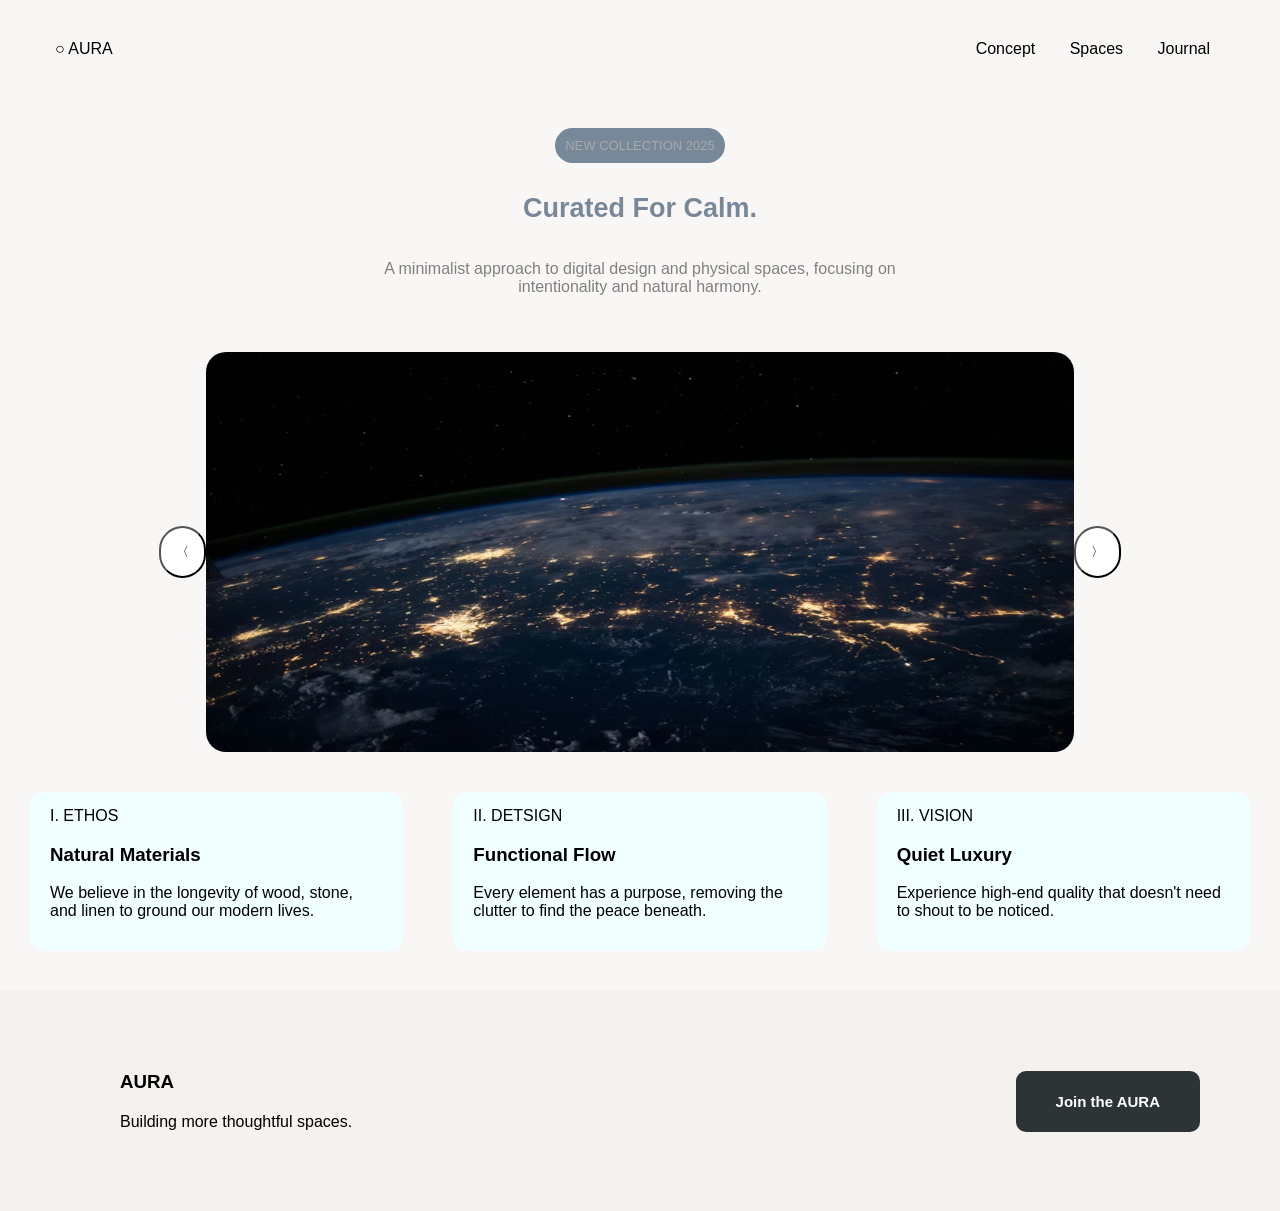
==== Final2/index.html @ 77c838c8 "First push" ====
<!DOCTYPE html>
<html lang="en">
<head>
    <meta charset="UTF-8">
    <meta name="viewport" content="width=device-width, initial-scale=1.0">
    <title>Document</title>
    <link rel="stylesheet" href="style.css">
</head>
<body>
   <header>
    <div class="logo">○ AURA</div>
    <nav>
        <a href="#">Concept</a>
        <a href="#">Spaces</a>
        <a href="#">Journal</a>
    </nav>
   </header>

   <section>
    <div class="Hero">
        <div class="badge">NEW COLLECTION 2025</div>
        <h1>Curated For Calm.</h1>
        <p>A minimalist approach to digital design and physical spaces, focusing on<br> intentionality and natural harmony.</p>
    </div>
   </section>

   <section>
    <div class="image-slider">
        <button class="prev" onclick="changeImage(-1)">〈</button>
         <img id="image" src="image/earth.avif" width="1000" height="400" >
        <button class="next" onclick="changeImage(1)">〉</button>
    </div>
   </section>

   <section>
     <div class="feature">
        
        <div class="box">
            <span>I. ETHOS</span>
            <h3>Natural Materials</h3>
            <p>We believe in the longevity of wood, stone, and linen to ground our modern lives.</p>
        </div>

        <div class="box">
            <span>II. DETSIGN</span>
            <h3>Functional Flow</h3>
            <p>Every element has a purpose, removing the clutter to find the peace beneath.</p>
        </div>
        
        <div class="box">
            <span>III. VISION</span>
            <h3>Quiet Luxury</h3>
            <p>Experience high-end quality that doesn't need to shout to be noticed.</p>
        </div>
     </div>
   </section>

   <footer>
    <div>
        <h3>AURA</h3>
        <p>Building more thoughtful spaces.</p>
    </div>

    <button class="btn">Join the AURA</button>
   </footer>

   <script>
    const images = [
        "image/earth.avif",
        "image/earthw.avif",
        "image/nature.avif" 
    ];

    let index = 0;
    const slider = document.getElementById("image");

    function changeImage(direction) {
        index += direction;

        if (index < 0) {
            index = images.length - 1;
        }

        if (index >= images.length) {
            index = 0;
        }

        slider.src = images[index];

    }
</script>

</body>
</html>
---- Final2/style.css ----
/* :root {
    --bg-color: #f9f7f5;
    --text-color: #333;
    --accent: #d9cfc1;
    --highlight: #e6dfd3;
} */
 body{
   background-color:  #f9f7f5;
    padding: 0;
    margin: 0;
    font-family: Arial, Helvetica, sans-serif;

 }
 header{
    display: flex;
    justify-content: space-between;
    align-items: center;
    padding: 10px 20px;
    gap: 20px;
    margin: 10px 15px;
 }
 .logo{
    font-size: medium;
    margin-left: 20px;
    
 }
 nav{
    
    padding: 20px;
 }
 nav a{
    margin: 15px;
    text-decoration: none;
    color: black;
 }
 nav a:hover{
    color: gray;
 }
 .Hero{
    text-align: center;
    padding: 30px;
    font-size:large;
 }
 .badge{
    font-size: small;
    background-color: lightslategray;
    color: darkgray;
    padding: 10px;
    border-radius: 25px;
    border: none;
    display: inline-block;/* this will sure the background apply only on the text*/
 }
 .Hero h1{
    color: lightslategrey;
    padding: 20px;
    margin: 10px 20px;
 }
 .Hero p{
    font-size: medium;
    color: gray;

 }
 .image-slider{
    display: flex;
    justify-content: center;
    align-items: center;
    margin: 10px 20px;
 }
 .image-slider img{
    border-radius: 20px;
    width: 70%;
    transition: 0.1s;
 }
 .prev{
    background-color: white;
    border-radius: 50px;
    color: black;
    font-weight: 200;
    padding: 15px;
 }
 .next{
    background-color: white;
    border-radius: 50px;
    color: black;
    font-weight: 200;
    padding: 15px;
 }
 .feature{
    margin-top: 40px 0;
    display: flex;
    justify-content: space-between;
    align-items: center;
    margin: 10px;
    gap: 10px;

 }
 .box{
    border: none;
    flex: 1;
    background-color: azure;
    margin: 30px 20px;
    padding: 15px 20px;
    border-radius: 15px;
   
 }
 .box:hover{
    background-color: blanchedalmond;
    transform: translate(-5p);
 }
 footer {
    display: flex;
    justify-content: space-between; /* Pushes text to left, button to right */
    align-items: center;            /* Centers them vertically */
    padding: 60px 80px;             /* Gives the footer room to breathe */
    background-color: #f4f1ee;      /* The soft off-white from the image */
}
 footer h3{
    margin: 20px 40px;
 }
 footer p{
    margin: 20px 40px;
 }
.btn {
    background-color: #2d3436;   /* Dark charcoal gray from image */
    color: #ffffff;
    border: none;
    /* CHANGED: Matches the specific rounded-square look in the image */
    border-radius: 10px;        
    /* CHANGED: Significant padding increase to give it that "heavy" feel */
    padding: 22px 40px;         
    font-size: 15px;
    font-weight: 600;
    /* ADDED: Ensures the button doesn't stretch or shrink weirdly */
    display: inline-block;
    width: auto;
    cursor: pointer;
    /* ADDED: Smooth transition for professional feel */
    transition: background-color 0.3s ease;
    /* ADDED: Removes any default browser styling */
    outline: none;
    text-decoration: none;
}

.btn:hover {
    background-color: #1e2425; /* Slightly darker on hover */
}
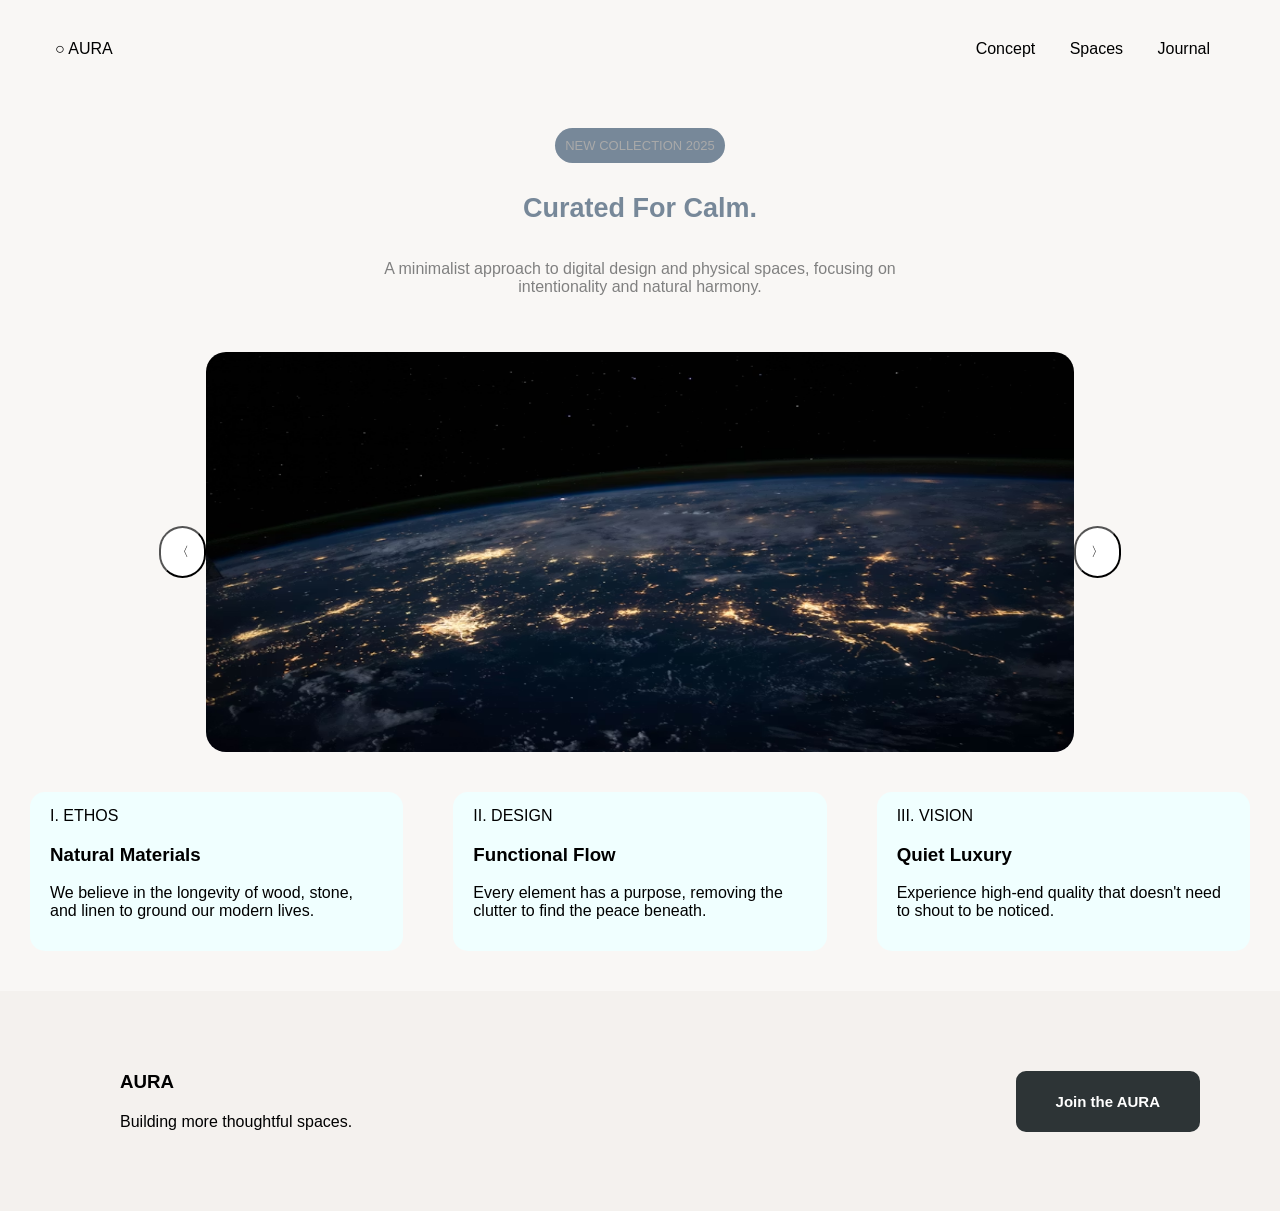
==== commit c377e099: "Update index.html" ====
--- a/Final2/index.html
+++ b/Final2/index.html
@@ -42,7 +42,7 @@
         </div>
 
         <div class="box">
-            <span>II. DETSIGN</span>
+            <span>II. DESIGN</span>
             <h3>Functional Flow</h3>
             <p>Every element has a purpose, removing the clutter to find the peace beneath.</p>
         </div>
@@ -91,4 +91,4 @@
 </script>
 
 </body>
-</html>+</html>
